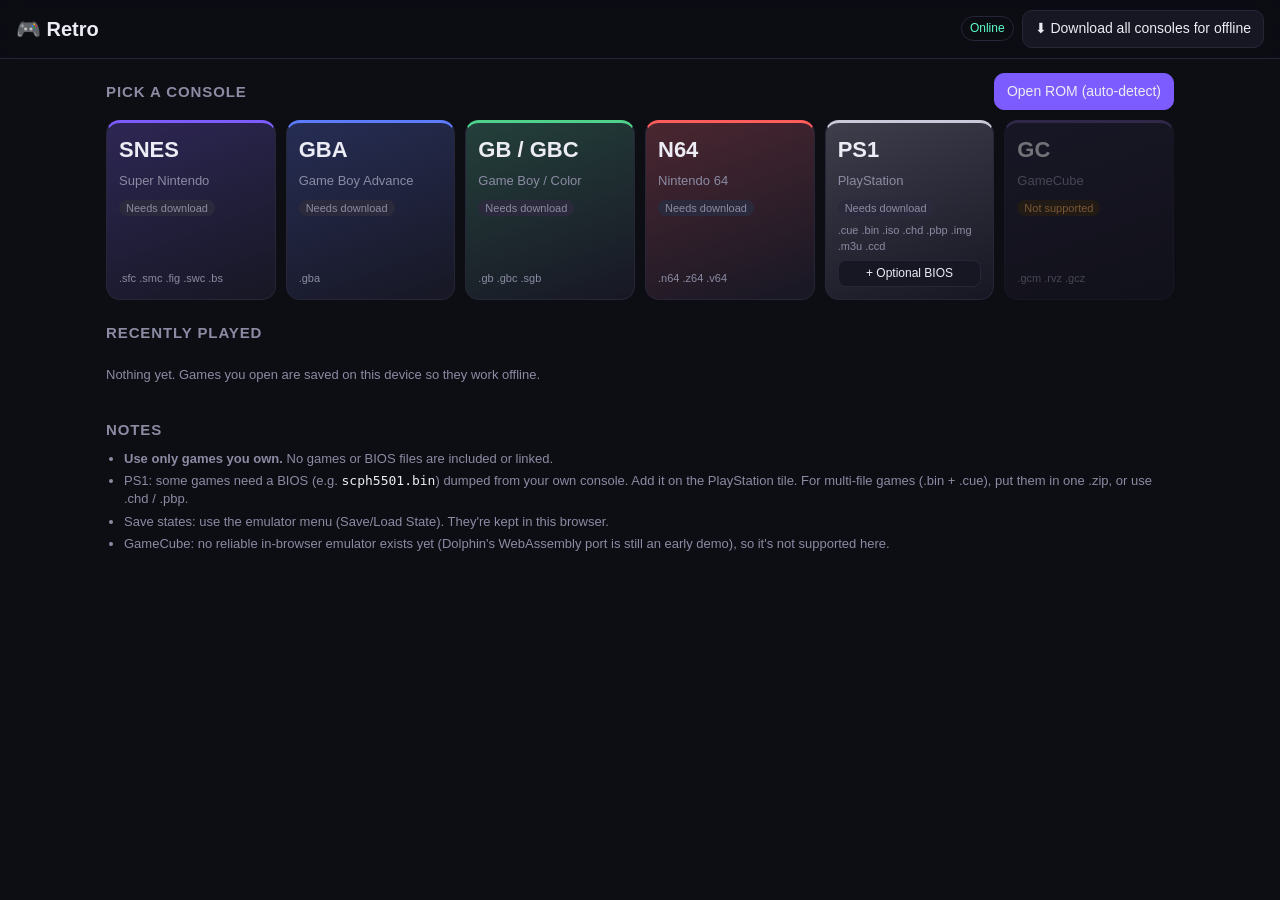
==== index.html @ 59d6a6db "Retro emulator PWA (EmulatorJS 4.2.3, offline)" ====
<!doctype html>
<html lang="en"><head>
<meta charset="utf-8">
<meta name="viewport" content="width=device-width, initial-scale=1, viewport-fit=cover, user-scalable=no">
<meta name="theme-color" content="#0d0d14">
<meta name="apple-mobile-web-app-capable" content="yes">
<meta name="mobile-web-app-capable" content="yes">
<meta name="apple-mobile-web-app-status-bar-style" content="black-translucent">
<meta name="apple-mobile-web-app-title" content="Retro">
<link rel="manifest" href="manifest.webmanifest">
<link rel="apple-touch-icon" href="icons/icon-180.png">
<link rel="icon" href="icons/icon-192.png">
<title>Retro Emulator</title>
<link rel="stylesheet" href="style.css">
</head><body>
<header>
  <h1>🎮 Retro</h1>
  <div class="hdr-actions">
    <span id="net" class="pill"></span>
    <button id="dlAll" class="btn">⬇ Download all consoles for offline</button>
  </div>
</header>
<main>
  <section>
    <div class="row-title"><h2>Pick a console</h2>
      <label class="btn primary">Open ROM (auto-detect)<input type="file" id="anyFile" hidden></label></div>
    <div id="tiles" class="tiles"></div>
    <p id="dlStatus" class="muted"></p>
  </section>
  <section>
    <h2>Recently played</h2>
    <div id="recent" class="recent"><p class="muted">Nothing yet. Games you open are saved on this device so they work offline.</p></div>
  </section>
  <section class="notes">
    <h2>Notes</h2>
    <ul>
      <li><b>Use only games you own.</b> No games or BIOS files are included or linked.</li>
      <li>PS1: some games need a BIOS (e.g. <code>scph5501.bin</code>) dumped from your own console. Add it on the PlayStation tile. For multi-file games (.bin + .cue), put them in one .zip, or use .chd / .pbp.</li>
      <li>Save states: use the emulator menu (Save/Load State). They're kept in this browser.</li>
      <li>GameCube: no reliable in-browser emulator exists yet (Dolphin's WebAssembly port is still an early demo), so it's not supported here.</li>
    </ul>
  </section>
</main>
<input type="file" id="sysFile" hidden>
<input type="file" id="biosFile" hidden>
<script src="consoles.js"></script>
<script src="db.js"></script>
<script src="app.js"></script>
</body></html>
---- style.css ----
:root{--bg:#0d0d14;--card:#171724;--line:#262638;--fg:#ececf4;--mut:#8b8ba3;--acc:#7c5cff}
*{box-sizing:border-box}html,body{margin:0;background:var(--bg);color:var(--fg);font:15px/1.4 -apple-system,BlinkMacSystemFont,"Segoe UI",Roboto,sans-serif;-webkit-tap-highlight-color:transparent}
header{display:flex;align-items:center;justify-content:space-between;gap:12px;flex-wrap:wrap;padding:calc(10px + env(safe-area-inset-top)) calc(16px + env(safe-area-inset-right)) 10px calc(16px + env(safe-area-inset-left));border-bottom:1px solid var(--line);position:sticky;top:0;background:rgba(13,13,20,.92);backdrop-filter:blur(8px);z-index:5}
h1{margin:0;font-size:20px}h2{font-size:15px;margin:0 0 10px;color:var(--mut);text-transform:uppercase;letter-spacing:.06em}
main{padding:14px calc(16px + env(safe-area-inset-right)) 40px calc(16px + env(safe-area-inset-left));max-width:1100px;margin:0 auto}
section{margin-bottom:22px}.row-title{display:flex;justify-content:space-between;align-items:center;gap:10px;margin-bottom:10px}.row-title h2{margin:0}
.hdr-actions{display:flex;gap:8px;align-items:center}
.btn{background:var(--card);color:var(--fg);border:1px solid var(--line);border-radius:10px;padding:8px 12px;font:inherit;font-size:14px;cursor:pointer;display:inline-block}
.btn:disabled{opacity:.5}.btn.primary{background:var(--acc);border-color:var(--acc)}.btn.small{padding:4px 8px;font-size:12px;border-radius:8px}
.pill{font-size:12px;padding:3px 8px;border-radius:99px;border:1px solid var(--line)}.pill.on{color:#5cffc8}.pill.off{color:#ffb15c}
.tiles{display:grid;grid-template-columns:repeat(auto-fill,minmax(150px,1fr));gap:10px}
@media (orientation:landscape) and (max-height:500px){.tiles{grid-template-columns:repeat(6,1fr)}}
.tile{background:linear-gradient(160deg,color-mix(in srgb,var(--c) 22%,var(--card)),var(--card));border:1px solid var(--line);border-top:3px solid var(--c);border-radius:14px;padding:12px;cursor:pointer;display:flex;flex-direction:column;gap:6px;min-height:130px;transition:transform .1s}
.tile:active{transform:scale(.97)}.tile.disabled{opacity:.45;cursor:not-allowed}
.tile-short{font-size:22px;font-weight:800}.tile-name{font-size:13px;color:var(--mut)}.tile-exts{font-size:11px;color:var(--mut);margin-top:auto;word-break:break-word}
.badge{font-size:11px;padding:2px 7px;border-radius:99px;background:#2a2a3c;color:var(--mut);white-space:nowrap}.badge.ok{background:#173d30;color:#5cffc8}.badge.warn{background:#3d2a17;color:#ffb15c}
.recent{display:flex;flex-direction:column;gap:6px}.game{display:flex;align-items:center;gap:10px;background:var(--card);border:1px solid var(--line);border-radius:10px;padding:8px 10px;cursor:pointer}
.game .badge{color:#0d0d14;font-weight:700}.gname{flex:1;overflow:hidden;text-overflow:ellipsis;white-space:nowrap}
.muted{color:var(--mut);font-size:13px}.notes ul{margin:0;padding-left:18px;color:var(--mut);font-size:13px}.notes li{margin-bottom:4px}code{color:var(--fg)}
body.play{background:#000;overflow:hidden;height:100vh;height:100dvh}
#game-wrap{position:fixed;inset:0;padding:env(safe-area-inset-top) env(safe-area-inset-right) env(safe-area-inset-bottom) env(safe-area-inset-left)}#game{width:100%;height:100%}
.back{position:fixed;top:calc(6px + env(safe-area-inset-top));left:calc(6px + env(safe-area-inset-left));z-index:1000;color:#fff;background:rgba(0,0,0,.5);border-radius:99px;width:32px;height:32px;display:grid;place-items:center;text-decoration:none;font-size:16px}
.err{position:fixed;top:40%;left:0;right:0;text-align:center;color:#ff8a8a;padding:20px}
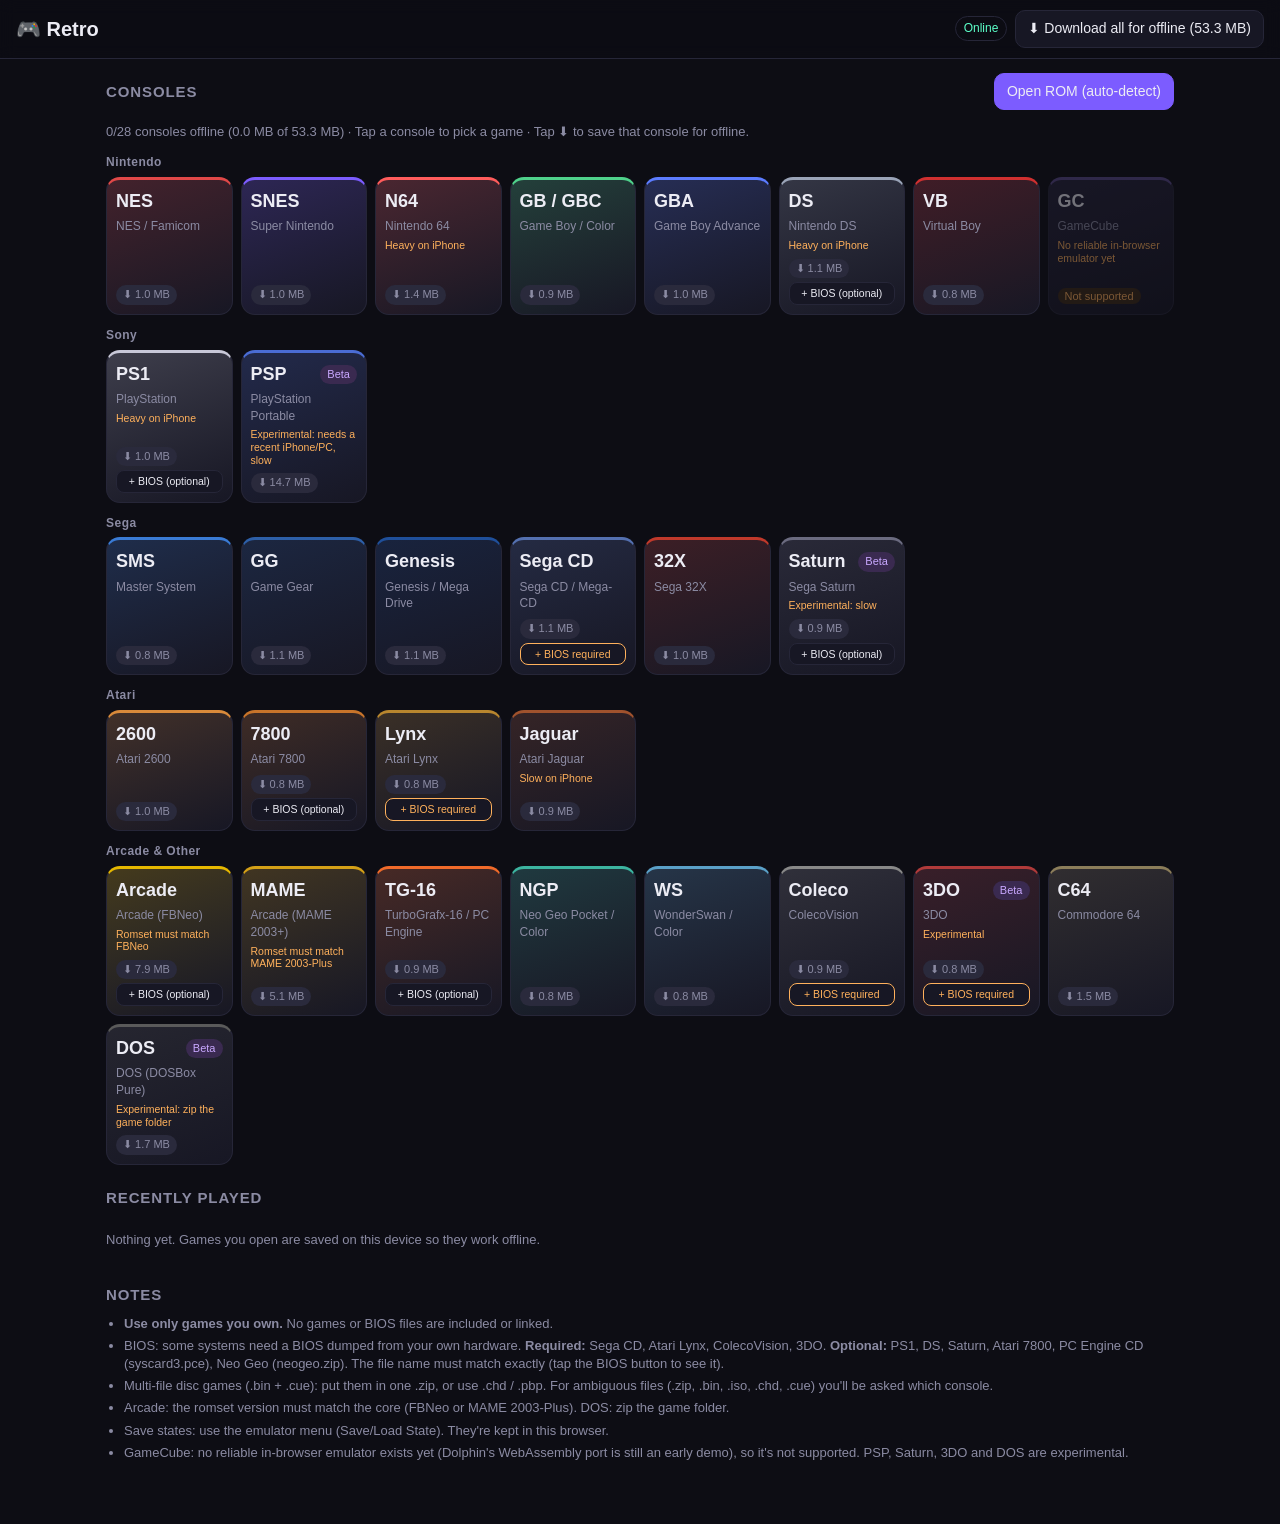
==== commit fcbddfad: "Add 22 more systems, maker grouping, per-console offline downloads, multi-BIOS, SW v2" ====
--- a/index.html
+++ b/index.html
@@ -17,14 +17,15 @@
   <h1>🎮 Retro</h1>
   <div class="hdr-actions">
     <span id="net" class="pill"></span>
-    <button id="dlAll" class="btn">⬇ Download all consoles for offline</button>
+    <button id="dlAll" class="btn">⬇ Download all for offline</button>
   </div>
 </header>
 <main>
   <section>
-    <div class="row-title"><h2>Pick a console</h2>
+    <div class="row-title"><h2>Consoles</h2>
       <label class="btn primary">Open ROM (auto-detect)<input type="file" id="anyFile" hidden></label></div>
-    <div id="tiles" class="tiles"></div>
+    <p class="muted"><span id="offlineSummary"></span> · Tap a console to pick a game · Tap ⬇ to save that console for offline.</p>
+    <div id="tiles"></div>
     <p id="dlStatus" class="muted"></p>
   </section>
   <section>
@@ -35,14 +36,17 @@
     <h2>Notes</h2>
     <ul>
       <li><b>Use only games you own.</b> No games or BIOS files are included or linked.</li>
-      <li>PS1: some games need a BIOS (e.g. <code>scph5501.bin</code>) dumped from your own console. Add it on the PlayStation tile. For multi-file games (.bin + .cue), put them in one .zip, or use .chd / .pbp.</li>
+      <li>BIOS: some systems need a BIOS dumped from your own hardware. <b>Required:</b> Sega CD, Atari Lynx, ColecoVision, 3DO. <b>Optional:</b> PS1, DS, Saturn, Atari 7800, PC Engine CD (syscard3.pce), Neo Geo (neogeo.zip). The file name must match exactly (tap the BIOS button to see it).</li>
+      <li>Multi-file disc games (.bin + .cue): put them in one .zip, or use .chd / .pbp. For ambiguous files (.zip, .bin, .iso, .chd, .cue) you'll be asked which console.</li>
+      <li>Arcade: the romset version must match the core (FBNeo or MAME 2003-Plus). DOS: zip the game folder.</li>
       <li>Save states: use the emulator menu (Save/Load State). They're kept in this browser.</li>
-      <li>GameCube: no reliable in-browser emulator exists yet (Dolphin's WebAssembly port is still an early demo), so it's not supported here.</li>
+      <li>GameCube: no reliable in-browser emulator exists yet (Dolphin's WebAssembly port is still an early demo), so it's not supported. PSP, Saturn, 3DO and DOS are experimental.</li>
     </ul>
   </section>
 </main>
+<div id="chooser" class="modal" hidden><div class="modal-box"><h3 id="chooserTitle"></h3><div id="chooserBtns" class="chooser-btns"></div><button id="chooserCancel" class="btn small">Cancel</button></div></div>
 <input type="file" id="sysFile" hidden>
-<input type="file" id="biosFile" hidden>
+<input type="file" id="biosFile" multiple hidden>
 <script src="consoles.js"></script>
 <script src="db.js"></script>
 <script src="app.js"></script>
--- a/style.css
+++ b/style.css
@@ -21,3 +21,13 @@
 #game-wrap{position:fixed;inset:0;padding:env(safe-area-inset-top) env(safe-area-inset-right) env(safe-area-inset-bottom) env(safe-area-inset-left)}#game{width:100%;height:100%}
 .back{position:fixed;top:calc(6px + env(safe-area-inset-top));left:calc(6px + env(safe-area-inset-left));z-index:1000;color:#fff;background:rgba(0,0,0,.5);border-radius:99px;width:32px;height:32px;display:grid;place-items:center;text-decoration:none;font-size:16px}
 .err{position:fixed;top:40%;left:0;right:0;text-align:center;color:#ff8a8a;padding:20px}
+.maker{margin-bottom:12px}.maker h3{font-size:12px;color:var(--mut);margin:0 0 6px;font-weight:600;letter-spacing:.04em}
+#tiles .tiles{grid-template-columns:repeat(auto-fill,minmax(118px,1fr));gap:8px}
+@media (orientation:landscape) and (max-height:500px){#tiles .tiles{grid-template-columns:repeat(auto-fill,minmax(112px,1fr))}}
+.tile{min-height:104px;padding:9px;gap:4px}.tile-top{display:flex;justify-content:space-between;align-items:center}.tile-short{font-size:18px}
+.tile-name{font-size:12px}.tile-note{font-size:10.5px;color:#ffb15c;line-height:1.2}.tile-meta{margin-top:auto}
+.badge.dl{border:0;font:inherit;font-size:11px;cursor:pointer}.badge.exp{background:#3a2a50;color:#c9a8ff}
+.btn.bios{font-size:10.5px;padding:3px 6px}.btn.bios.need{border-color:#ffb15c;color:#ffb15c}
+.modal{position:fixed;inset:0;background:rgba(0,0,0,.7);display:grid;place-items:center;z-index:50;padding:16px}.modal[hidden]{display:none}
+.modal-box{background:var(--card);border:1px solid var(--line);border-radius:14px;padding:16px;max-width:520px;width:100%;max-height:90vh;overflow:auto}
+.modal-box h3{margin:0 0 12px;font-size:15px;word-break:break-word}.chooser-btns{display:flex;flex-wrap:wrap;gap:8px;margin-bottom:12px}
